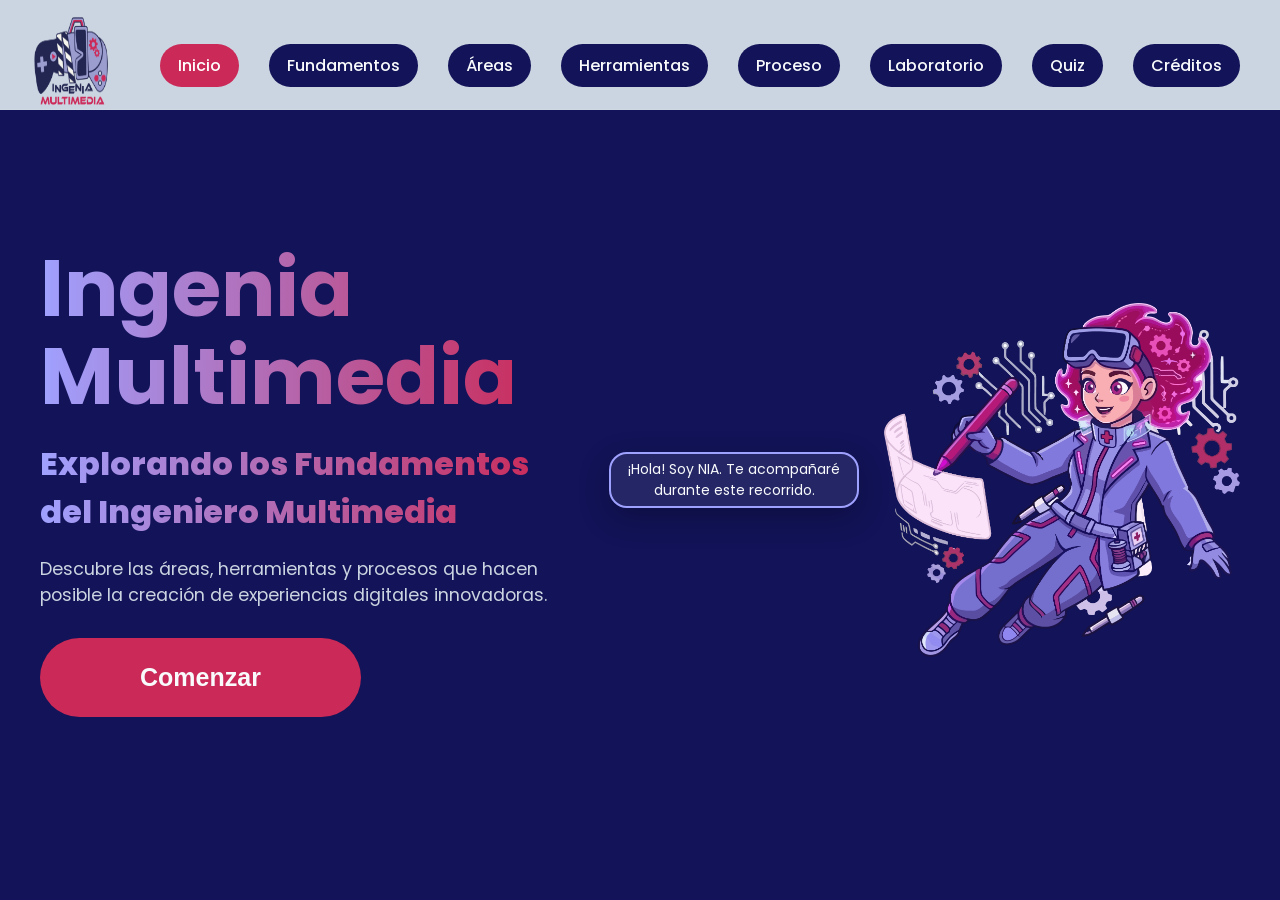
==== index.html @ 840941a8 "Estructura inicial de Ingenia Multimedia" ====
<!DOCTYPE html>
<html lang="es">

<head>
    <meta charset="UTF-8">
    <meta name="viewport" content="width=device-width, initial-scale=1.0">
    <link rel="icon" href="elementos/iconos/LogoIngMul.png" type="image/x-icon">

    <title>Ingenia Multimedia</title>

    <!-- Google Fonts -->
    <link href="https://fonts.googleapis.com/css2?family=Poppins:wght@300;400;500;600;700;800&display=swap"
        rel="stylesheet">

    <!-- CSS -->
    <link rel="stylesheet" href="css/estilos.css">
</head>

<body>

    <!-- ========================= -->
    <!-- ENCABEZADO / NAVBAR -->
    <!-- ========================= -->

    <header class="header">

        <nav class="navbar">

            <div class="logo">
                <img src="elementos/iconos/LogoIngMul.png" alt="Logo Ingenia Multimedia">
            </div>

            <ul class="nav-links">
                <li><a href="index.html">Inicio</a></li>
                <li><a href="../Estructura/fundamentos.html">Fundamentos</a></li>
                <li><a href="../Estructura/areas.html">Áreas</a></li>
                <li><a href="../Estructura/herramientas.html">Herramientas</a></li>
                <li><a href="../Estructura/proceso.html">Proceso</a></li>
                <li><a href="../Estructura/laboratorio.html">Laboratorio</a></li>
                <li><a href="../Estructura/quiz.html">Quiz</a></li>
                <li><a href="Estructura/creditos.html">Créditos</a></li>
            </ul>

        </nav>

    </header>
    <!-- ========================= -->
    <!-- 01. INICIO -->
    <!-- ========================= -->

    <section id="inicio" class="section hero">

        <div class="hero-content">

            <div class="hero-text">

                <h1>Ingenia Multimedia</h1>

                <h2>
                    Explorando los Fundamentos
                    del Ingeniero Multimedia
                </h2>

                <p>
                    Descubre las áreas, herramientas y procesos que hacen
                    posible la creación de experiencias digitales innovadoras.
                </p>

                <button class="btn-primary">
                    Comenzar
                </button>

            </div>

            <div class="hero-avatar">

                <div class="avatar-placeholder-inicio">
                    <img src="elementos/avatar/NIA.png" alt="Avatar NIA">
                </div>

                <div class="nia-message">
                    <p>
                        Hola, soy NIA. Te acompañaré durante este recorrido.
                    </p>
                </div>

            </div>

        </div>

    </section>

    <!-- JS -->
    <script src="js/funcion.js"></script>


</body>

</html>
---- css/estilos.css ----
/* =========================
VARIABLES
========================= */

:root {
--primary: #121358;
--secondary: rgb(159, 161, 255);
--accent: #CB2957;
--white: #F8FAFC;
--gray: #CBD5E1;


--radius: 18px;
--shadow: 0 10px 30px rgba(0, 0, 0, .25);


}

/* =========================
RESET
========================= */

*{
margin:0;
padding:0;
box-sizing:border-box;
}

html{
scroll-behavior:smooth;
}

body{
font-family:'Poppins',sans-serif;
background:var(--primary);
color:var(--white);
overflow-x:hidden;
}

img{
max-width:100%;
border-radius:var(--radius);
}

a{
text-decoration:none;
}

ul{
list-style:none;
}

/* =========================
SCROLLBAR
========================= */

::-webkit-scrollbar{
width:10px;
}

::-webkit-scrollbar-track{
background:#0c0d42;
}

::-webkit-scrollbar-thumb{
background:var(--accent);
border-radius:50px;
}

/* =========================
HEADER
========================= */

.header{
    height: 110px;
position:fixed;
top:0;
left:0;
width:100%;
z-index:1000;
background:#CBD5E1;
backdrop-filter:blur(10px);
border-bottom:1px solid rgba(255,255,255,.08);
}


.navbar{
max-width:1400px;
margin:auto;
display:flex;
justify-content:flex-start;
align-items:center;
gap:60px;
padding:20px 40px;


}

.logo{
display:flex;
align-items:center;
gap:12px;
}

.logo img{
height:90px;
width:auto;
transform:scale(1.3);
transition:.3s ease;
}

.logo h2{
color:var(--secondary);
font-weight:800;
}

.nav-links{
display:flex;
gap:30px;
}

.nav-links a{




color:var(--white);
background: var(--primary);
padding:10px 18px;
border-radius:50px;
transition:.3s;
font-weight:500;
}

.nav-links a:hover,
.nav-links a.active{
background:var(--accent);
color:var(--primary);
transform:translateY(-2px);
background:var(--accent);
color:white;
}

.visible{
opacity:1 !important;
transform:translateY(0) !important;
}





/* =========================
SECCIONES
========================= */

.section{
min-height:100vh;


max-width:1400px;
margin:auto;

padding:140px 40px 80px;

.textherra{
    text-align: center;
}

}
.section h1{
    text-align:justify;
    margin-bottom:20px;
    background:linear-gradient(
    90deg,
    var(--secondary),
    var(--accent));
-webkit-background-clip: text;
  background-clip: text;
  -webkit-text-fill-color: transparent;
  color: transparent;
}

.section h2{
text-align:center;
margin-bottom:30px;


font-size:3rem;
font-weight:800;

background:linear-gradient(
    90deg,
    var(--secondary),
    var(--accent)
);

-webkit-background-clip:text;
-webkit-text-fill-color:transparent;


}


.areas-layout{

    display:grid;
    grid-template-columns:350px 1fr;
    gap:40px;

    align-items:start;
}

.areas-menu .card{
    width:170px;
    padding: 15px;
    min-height: 120px;
}

.icons-area{
    width:30px;
    height:30px;
    object-fit:contain;
    margin-bottom:10px;
}

.areas-menu{

    display:grid;
    grid-template-columns:1fr 1fr;
    /* flex-direction:column; */
    gap:15px;
}

.area-info{

    background:rgba(255,255,255,.08);

    border-radius:20px;

    padding:30px;

    text-align:center;
}

.area-info img{

    width:100%;
    max-height:350px;

    object-fit:cover;

    border-radius:15px;

    margin-bottom:20px;
}

.area-info video{

    width:100%;
    max-height:350px;
    object-fit:cover;
    border-radius:15px;
    margin-bottom:20px;
}

.area-info h3{

    font-size:2rem;

    color:var(--secondary);

    margin-bottom:15px;
}

.area-info p{

    line-height:1.8;
}

.area-tools{

    margin-top:25px;
}

.area-tools h4{

    color:var(--accent);

    margin-bottom:10px;
}

/* =========================
HERO
========================= */

.hero{
display:flex;
align-items:center;
}

.hero-content{
width:100%;


display:grid;
grid-template-columns:1fr 1fr;
gap:60px;
align-items:center;


}

.hero-text h1{


font-size:5rem;
line-height:1.1;
margin-bottom:20px;

background:linear-gradient(
    90deg,
    var(--secondary),
    var(--accent)
);

-webkit-background-clip:text;
-webkit-text-fill-color:transparent;


}

.hero-text h2{
text-align:left;
margin-bottom:20px;
font-size:2rem;
}

.hero-text p{
color:var(--gray);
font-size:1.1rem;
margin-bottom:30px;
max-width:600px;
}

.btn-primary{


background:var(--accent);
color:var(--white);

border:none;
border-radius:50px;

padding:25px 100px;

cursor:pointer;

font-size:25px;
font-weight:700;

transition:.3s;


}

.btn-primary:hover{
transform:translateY(-3px);
box-shadow:var(--shadow);
}

.hero-avatar{
display:flex;
flex-direction:row-reverse;
align-items:center;
justify-content:flex-start;
gap:25px;

}

.avatar-placeholder-inicio{
width:500px;
height: 500px;
/* overflow:hidden; */
border-radius:50%;
cursor: pointer;
display:flex;
justify-content:center;
align-items:center;
font-size:3rem;
font-weight:800;
/* background:linear-gradient(
    135deg,
    var(--secondary),
    var(--accent)
); */
animation:float 4s ease-in-out infinite;
}

.avatar-placeholder{
width:110px;
height: 110px;
/* overflow:hidden; */
border-radius:50%;
cursor: pointer;
display:flex;
justify-content:center;
align-items:center;
font-size:3rem;
font-weight:800;
/* background:linear-gradient(
    135deg,
    var(--secondary),
    var(--accent)
); */
animation:float 4s ease-in-out infinite;
}

.avatar-placeholder img{
    width:100%;
    height:100%;
    object-fit:contain;   
}

.nia-message{
font-size: 14px;
background:rgba(255,255,255,.08);
border:2px solid var(--secondary);
padding:5px;
border-radius:var(--radius);
max-width:250px;
text-align:center;
box-shadow:var(--shadow);
}

/* =========================
CONTENIDO GENERAL
========================= */

.content-container{
display:grid;
grid-template-columns:1fr 1fr;
gap:40px;
align-items:center;
}

.image-placeholder{
    width:100%;
    max-width: 700px;

    border-radius:10px;
    box-shadow:var(--shadow);
}

.text-content h3{
    font-size:2rem;
    margin-bottom:20px;
    color:var(--secondary);
}


.video-placeholder{


min-height:350px;

border-radius:var(--radius);

display:flex;
justify-content:center;
align-items:center;

background:rgba(255,255,255,.08);

border:1px solid rgba(255,255,255,.1);


}

.text-content{
font-size:1.1rem;
line-height:1.8;
}


/* Boton Fundamentos */
.audio-btn{
margin-top:20px;
background:var(--secondary);
color:var(--primary);
border:none;
padding:15px 25px;
border-radius:50px;
cursor:pointer;
}

.audio-btn:hover{
background:var(--accent);
color:var(--secondary);
transform:translateY(-2px);
}

.voice-wave{
    display:flex;
    justify-content:center;
    align-items:center;
    gap:4px;
    height:40px;
    /* opacity: 0; */
}

.voice-wave span{
    /* opacity:1; */
    display:block;
    width:8px;
    height:15px;
    background:#CB2957;
    border-radius:20px;
    /* animation:wave 1s infinite ease-in-out; */
}

.voice-wave.active span{
    animation:wave 1s infinite ease-in-out;
}

@keyframes wave{

    0%,100%{
        height:10px;
    }

    50%{
        height:35px;
    }

}

/* .voice-wave span:nth-child(2){
    animation-delay:.1s;
}

.voice-wave span:nth-child(3){
    animation-delay:.2s;
}

.voice-wave span:nth-child(4){
    animation-delay:.3s;
}

.voice-wave span:nth-child(5){
    animation-delay:.4s;
}

@keyframes wave{

    0%,100%{
        height:10px;
    }

    50%{
        height:35px;
    }

} */

/* .avatarindex{
    width: 500px;
    height: 500px;
} */

.nia-avatar.speaking{
    animation:pulse 1s infinite;
}

.nia-fixed{
    position:fixed;
    bottom: 20px;
    right: 20px;
    z-index: 9999;
    display: flex;
    align-items: center;
    gap: 15px;
    flex-direction: column-reverse;
}



@keyframes pulse{

    0%{
        box-shadow:0 0 0 0 rgba(203,41,87,.7);
    }

    100%{
        box-shadow:0 0 0 30px rgba(203,41,87,0);
    }

}

/* =========================
CARDS
========================= */

.cards-container,
.tools-container,
.gallery{


display:grid;

grid-template-columns:
repeat(auto-fit,minmax(220px,1fr));

gap:25px;

margin-bottom:40px;


}
.card{
    width:200px;
    background:rgba(255,255,255,.08);
border:1px solid rgba(255,255,255,.1);
border-radius:var(--radius);
padding:30px;
text-align:center;
transition:.3s;
cursor:pointer;
}

.tool-card,

.gallery-card{
background:rgba(255,255,255,.08);
border:1px solid rgba(255,255,255,.1);
border-radius:var(--radius);
padding:30px;
text-align:center;
transition:.3s;
cursor:pointer;


}

.icon-herramientas{
    animation: floatIcon 2s ease-in-out infinite ;
}
@keyframes floatIcon{
    0%{
        transform: translateY(0);
    }

    50%{
        transform: translateY(-8px);
    }

    100%{
        transform: translateY(0);
    }
}

.carousel-section{
    width:100%;
    overflow:hidden;
    
}

.carousel-track{
display:flex;
gap:30px;
width:max-content;
animation:scrollTools 15s linear infinite;
}

.tool-card{
    min-width:200px;
    height:250px;
    display:flex;
    flex-direction:column;
    justify-content:center;
    align-items:center;
    background:rgba(255,255,255,.08);
    border-radius:var(--radius);
    padding:20px;
}

.card img{
    width:100px;
    height:100px;
    object-fit:contain;
    margin-bottom:5px;
    transition:.4s;
}

.card:hover img{
    transform:
    scale(1.1)
    rotate(5deg);

}

.tool-card img{
    width:150px;
    height:150px;
    object-fit:contain;
}

@keyframes scrollTools{
    from{
        transform: translateX(0);
    }
    to{
        transform: translateX(-50%);
    }
}

.carousel-track:hover{
    animation-play-state:paused;
}

.card:hover,
.tool-card:hover,
.gallery-card:hover{


transform:translateY(-8px);

border-color:var(--secondary);

box-shadow:var(--shadow);


}

.info-panel{


background:rgba(255,255,255,.08);

padding:30px;

border-radius:var(--radius);

text-align:center;


}

/* =========================
TIMELINE
========================= */

.timeline{


display:flex;
justify-content:center;
gap:20px;

flex-wrap:wrap;

margin-bottom:50px;


}

.timeline-item{


background:var(--secondary);

color:var(--primary);

padding:20px 30px;

border-radius:50px;

font-weight:600;

cursor:pointer;

transition:.3s;


}

.timeline-item:hover{
background:var(--accent);
color:white;
}

/* =========================
QUIZ
========================= */

.quiz-container{


max-width:800px;
margin:auto;

background:rgba(255,255,255,.08);

padding:40px;

border-radius:var(--radius);


}

.quiz-container h3{
margin-bottom:20px;
}

.quiz-container p{
margin-bottom:20px;
}

.quiz-container form{


display:flex;
flex-direction:column;
gap:15px;

margin-bottom:30px;


}

.quiz-container label{


background:rgba(255,255,255,.05);

padding:15px;

border-radius:12px;

cursor:pointer;


}

.quiz-result{


margin-top:25px;

text-align:center;
font-weight:600;


}

/* =========================
CREDITOS
========================= */

.credits-container{


max-width:900px;
margin:auto;

text-align:center;

background:rgba(255,255,255,.08);

padding:50px;

border-radius:var(--radius);


}

.logo-placeholder{


width:180px;
height:180px;

margin:0 auto 30px;

border-radius:50%;

display:flex;
justify-content:center;
align-items:center;

background:linear-gradient(
    135deg,
    var(--secondary),
    var(--accent)
);

font-weight:700;


}

.credits-container p{
margin:15px 0;
}

/* =========================
ANIMACIONES
========================= */

@keyframes float{


0%{
    transform:translateY(0);
}

50%{
    transform:translateY(-15px);
}

100%{
    transform:translateY(0);
}


}



/* =========================
RESPONSIVE
========================= */

@media(max-width:992px){


.hero-content,
.content-container{

    grid-template-columns:1fr;
}

.hero-text{
    text-align:center;
}


.hero-text h2{
    text-align:center;
}


}

@media(max-width:768px){


.navbar{
    flex-direction:column;
    gap:20px;
}

.nav-links{
    flex-wrap:wrap;
    justify-content:center;
}

.hero-text h1{
    font-size:3rem;
}

.section h2{
    font-size:2.2rem;
}


}
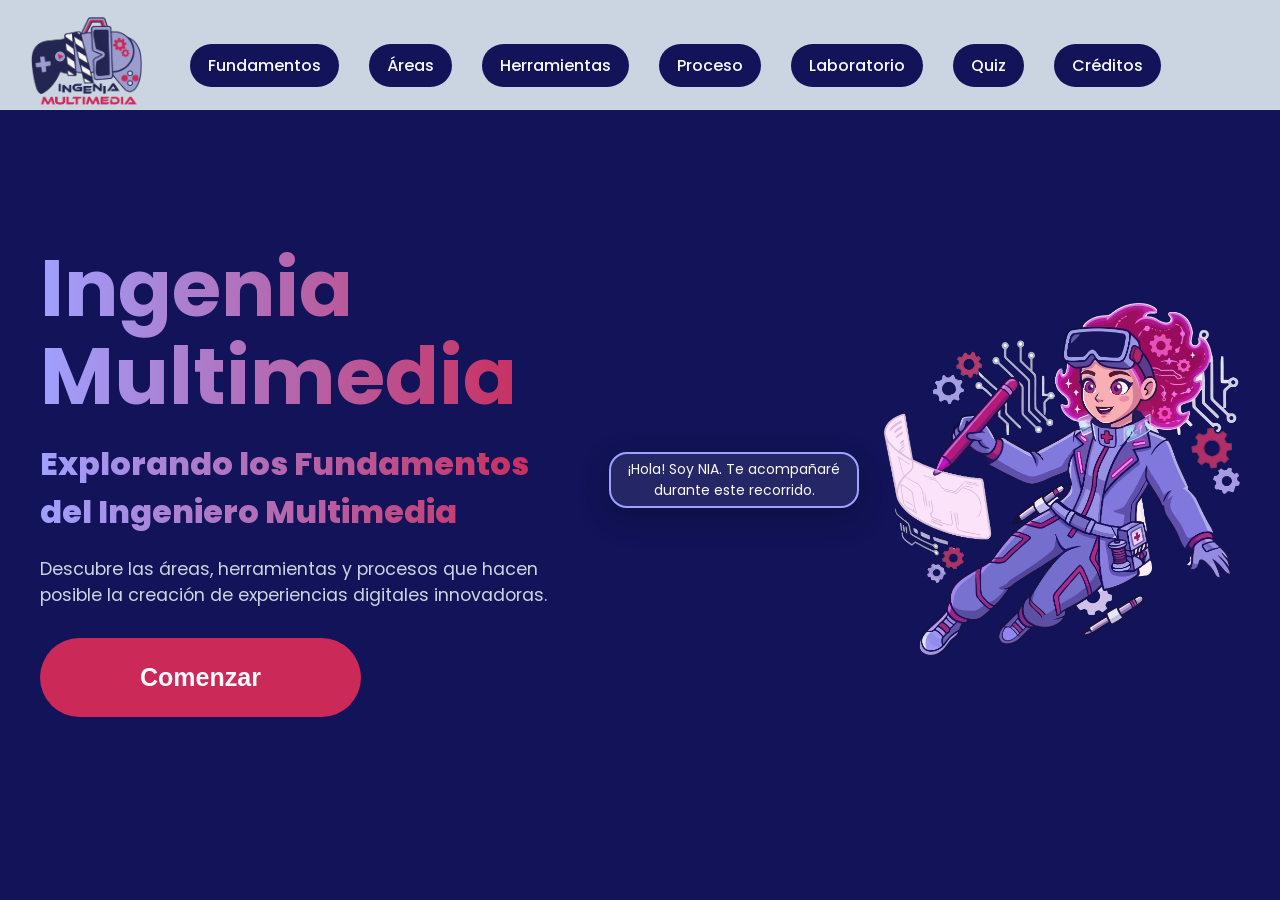
==== commit 5926eaac: "Correcion de rutas 1" ====
--- a/index.html
+++ b/index.html
@@ -31,14 +31,14 @@
             </div>
 
             <ul class="nav-links">
-                <li><a href="index.html">Inicio</a></li>
-                <li><a href="../Estructura/fundamentos.html">Fundamentos</a></li>
-                <li><a href="../Estructura/areas.html">Áreas</a></li>
-                <li><a href="../Estructura/herramientas.html">Herramientas</a></li>
+                <!-- <li><a href="../index.html">Inicio</a></li> -->
+                <li><a href="Estructura/fundamentos.html">Fundamentos</a></li>
+                <li><a href="Estructura/areas.html">Áreas</a></li>
+                <li><a href="Estructura/herramientas.html">Herramientas</a></li>
                 <li><a href="../Estructura/proceso.html">Proceso</a></li>
                 <li><a href="../Estructura/laboratorio.html">Laboratorio</a></li>
                 <li><a href="../Estructura/quiz.html">Quiz</a></li>
-                <li><a href="Estructura/creditos.html">Créditos</a></li>
+                <li><a href="../Estructura/creditos.html">Créditos</a></li>
             </ul>
 
         </nav>
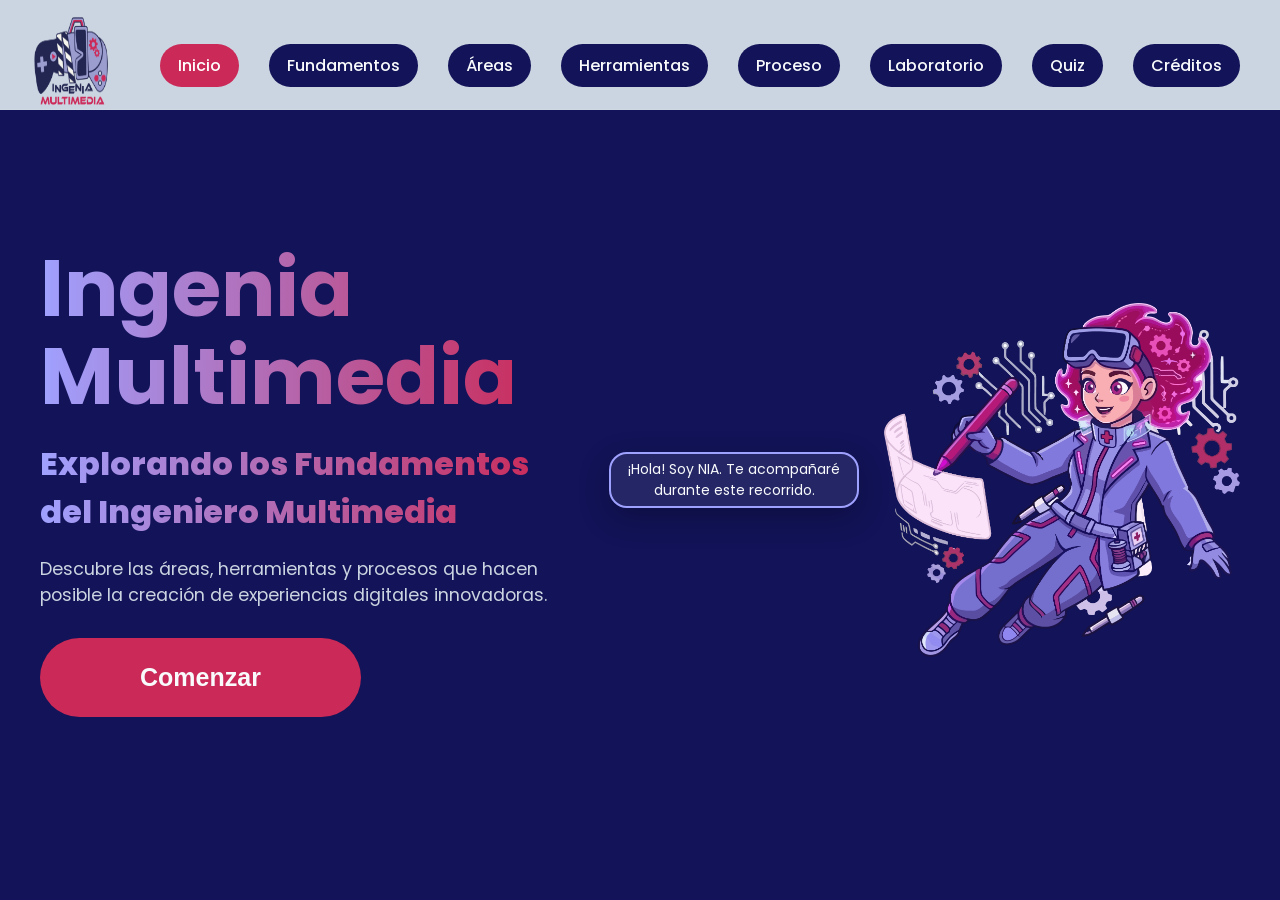
==== commit b6d3f34c: "Correcion de rutas 2" ====
--- a/index.html
+++ b/index.html
@@ -31,14 +31,14 @@
             </div>
 
             <ul class="nav-links">
-                <!-- <li><a href="../index.html">Inicio</a></li> -->
+                <li><a href="../index.html">Inicio</a></li> 
                 <li><a href="Estructura/fundamentos.html">Fundamentos</a></li>
                 <li><a href="Estructura/areas.html">Áreas</a></li>
                 <li><a href="Estructura/herramientas.html">Herramientas</a></li>
-                <li><a href="../Estructura/proceso.html">Proceso</a></li>
-                <li><a href="../Estructura/laboratorio.html">Laboratorio</a></li>
-                <li><a href="../Estructura/quiz.html">Quiz</a></li>
-                <li><a href="../Estructura/creditos.html">Créditos</a></li>
+                <li><a href="Estructura/proceso.html">Proceso</a></li>
+                <li><a href="Estructura/laboratorio.html">Laboratorio</a></li>
+                <li><a href="Estructura/quiz.html">Quiz</a></li>
+                <li><a href="Estructura/creditos.html">Créditos</a></li>
             </ul>
 
         </nav>
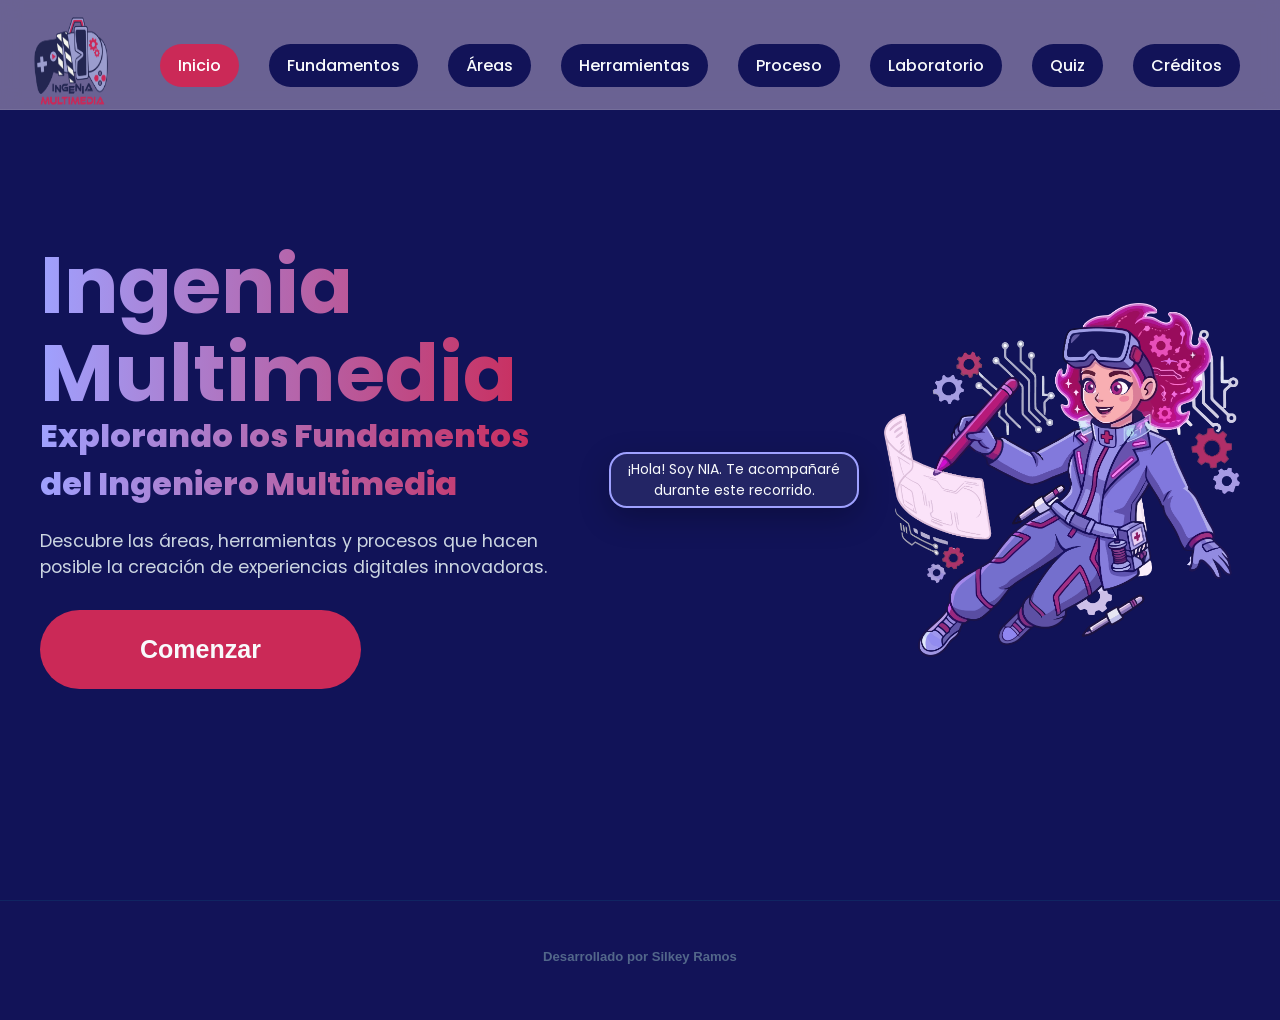
==== commit a44132fb: "Ajustes añadidos, fondo, navbar" ====
--- a/index.html
+++ b/index.html
@@ -17,6 +17,12 @@
 </head>
 
 <body>
+    <div class="contenedor-video">
+  <div class="capa-overlay"></div>
+  <video autoplay muted loop playsinline class="video-bg">
+    <source src="elementos/videos/fondo.mp4" type="video/mp4">
+  </video>
+</div>
 
     <!-- ========================= -->
     <!-- ENCABEZADO / NAVBAR -->
@@ -90,9 +96,12 @@
 
     </section>
 
+    <footer class="site-foot">
+        <p data-i18n="footer.note">Desarrollado por Silkey Ramos</p>
+    </footer>
+
     <!-- JS -->
     <script src="js/funcion.js"></script>
-
 
 </body>
 
--- a/css/estilos.css
+++ b/css/estilos.css
@@ -1,3 +1,31 @@
+/* FONDO PARTICULAS */
+.contenedor-video {
+  position: fixed;
+  top: 0;
+  left: 0;
+  width: 100vw;
+  height: 100vh;
+  z-index: -1; /* Se mantiene detrás de todo tu contenido */
+  overflow: hidden;
+}
+
+.video-bg {
+  width: 100%;
+  height: 100%;
+  object-fit: cover; /* Hace que el video cubra toda la pantalla sin deformarse */
+}
+
+.capa-overlay {
+  position: absolute;
+  top: 0;
+  left: 0;
+  width: 100%;
+  height: 100%;
+  /* Capa oscura semitransparente usando tu color --primary */
+  background: rgba(18, 19, 88, 0.65); 
+  z-index: 1; /* Se posiciona justo encima del video */
+}
+
 /* =========================
 VARIABLES
 ========================= */
@@ -78,7 +106,7 @@
 left:0;
 width:100%;
 z-index:1000;
-background:#CBD5E1;
+background:lch(84.05% 14.07 324.96 / 0.43);
 backdrop-filter:blur(10px);
 border-bottom:1px solid rgba(255,255,255,.08);
 }
@@ -155,16 +183,18 @@
 ========================= */
 
 .section{
+scroll-margin-top:220px ;
 min-height:100vh;
-
-
 max-width:1400px;
 margin:auto;
-
 padding:140px 40px 80px;
-
 .textherra{
     text-align: center;
+}
+.intro-lab {
+    margin-bottom: 10px;
+    text-align: center;
+    
 }
 
 }
@@ -182,23 +212,18 @@
 }
 
 .section h2{
+    margin-top: -25px;
 text-align:center;
-margin-bottom:30px;
-
-
+margin-bottom:10px;
 font-size:3rem;
 font-weight:800;
-
 background:linear-gradient(
     90deg,
     var(--secondary),
     var(--accent)
 );
-
 -webkit-background-clip:text;
 -webkit-text-fill-color:transparent;
-
-
 }
 
 
@@ -330,6 +355,8 @@
 
 }
 
+
+
 .hero-text h2{
 text-align:left;
 margin-bottom:20px;
@@ -345,20 +372,15 @@
 
 .btn-primary{
 
-
+margin-bottom: 30px;
 background:var(--accent);
 color:var(--white);
-
 border:none;
 border-radius:50px;
-
 padding:25px 100px;
-
 cursor:pointer;
-
 font-size:25px;
 font-weight:700;
-
 transition:.3s;
 
 
@@ -481,7 +503,24 @@
 font-size:1.1rem;
 line-height:1.8;
 }
-
+/* FUNDAMENTOS */
+
+@keyframes mover-y-brillar-silueta {
+  0% {
+    transform: translateX(0);
+    filter: drop-shadow(0 0 5px #0ee0cb69); /* Brillo dorado suave */
+  }
+  100% {
+    transform: translateX(30px);
+    filter: drop-shadow(0 0 20px #CB2957); /* Brillo dorado intenso */
+  }
+}
+
+.imgfundamentos{
+ animation: mover-y-brillar-silueta 1s ease-in-out infinite alternate;
+max-width:100%;
+border-radius:var(--radius);
+}
 
 /* Boton Fundamentos */
 .audio-btn{
@@ -924,8 +963,713 @@
 
 
 }
-
-
+.titulolaboratorio{
+    margin-top: 18px;
+    text-align: center;
+    font-size: 3rem;
+    font-weight: 800;
+    background: linear-gradient(90deg, var(--secondary), var(--accent));
+    -webkit-background-clip: text;
+    -webkit-text-fill-color: transparent;
+}
+
+/* SECCION 2 LABORATORIO */
+
+.construccion-proyecto{
+    padding-top: 90px;
+}
+
+.multimedia-accion{
+    padding-top: 90px;
+}
+
+.perfil-multimedia{
+    padding-top: 115px;
+}
+
+.preparacion-quiz{
+    padding-top: 110px;
+}
+
+.titulosecdos{
+    margin-top: 10px;
+    text-align: center;
+}
+
+.construccion-proyecto{
+    margin-top:5px;
+}
+
+.intro-construccion{
+    text-align:center;
+    margin-bottom:30px;
+    color:var(--gray);
+}
+
+.tecnologias-container{
+    display:flex;
+    justify-content:center;
+    gap:25px;
+    flex-wrap:wrap;
+    margin-bottom:30px;
+}
+
+.tech-card{
+
+    width:220px;
+
+    background:rgba(255,255,255,.08);
+
+    border:1px solid rgba(255,255,255,.1);
+
+    border-radius:var(--radius);
+
+    padding:25px;
+
+    text-align:center;
+
+    cursor:pointer;
+
+    transition:.3s;
+
+    font-size:1.2rem;
+    font-weight:600;
+}
+
+.tech-card:hover{
+    transform:translateY(-8px);
+    border-color:var(--secondary);
+}
+
+.tech-info{
+
+    max-width:900px;
+
+    margin:auto;
+
+    background:rgba(255,255,255,.08);
+
+    padding:30px;
+
+    border-radius:var(--radius);
+
+    text-align:center;
+}
+
+.tech-info h3{
+    color:var(--secondary);
+    margin-bottom:15px;
+}
+
+/* SECCION 3 LABORATORIO*/
+
+/* .section-laboratorio{
+    padding-top: 80px;
+} */
+.multimedia-accion{
+    margin-top:80px;
+}
+
+.multimedia-botones{
+    display:flex;
+    justify-content:center;
+    gap:20px;
+    flex-wrap:wrap;
+    margin:30px 0;
+}
+
+.multimedia-botones button{
+
+    background:var(--accent);
+
+    color:white;
+
+    border:none;
+
+    padding:15px 25px;
+
+    border-radius:50px;
+
+    cursor:pointer;
+
+    font-weight:600;
+
+    transition:.3s;
+}
+
+.multimedia-botones button:hover{
+
+    transform:translateY(-5px);
+
+    background:var(--secondary);
+    color:var(--primary);
+}
+
+.multimedia-panel{
+    max-width:900px;
+    margin:auto;
+    padding:30px;
+    background:rgba(255,255,255,.08);
+    border-radius:var(--radius);
+    text-align:center;
+}
+
+.multimedia-panel img{
+    max-width:350px;
+    border-radius:15px;
+}
+
+.multimedia-panel video{
+    width:100%;
+    max-width:700px;
+    border-radius:15px;
+}
+
+.demo-animacion{
+    width:120px;
+    height:120px;
+    margin:auto;
+    border-radius:50%;
+    background:linear-gradient(
+        135deg,
+        var(--secondary),
+        var(--accent)
+    );
+
+    animation:girar 3s linear infinite;
+}
+
+@keyframes girar{
+
+    from{
+        transform:rotate(0deg);
+    }
+
+    to{
+        transform:rotate(360deg);
+    }
+}
+
+/* =========================
+ECUALIZADOR MULTIMEDIA
+========================= */
+
+.equalizer{
+
+    display:flex;
+    justify-content:center;
+    align-items:flex-end;
+
+    gap:8px;
+
+    height:140px;
+
+    margin:30px 0;
+}
+
+.equalizer span{
+    box-shadow: 
+    0 0 10px rgba(203,41,87,.5),
+    0 0 20px rgba(159,161,255,.4),;
+    width:12px;
+    height:20px;
+    border-radius:20px;
+    background:linear-gradient(
+        to top,
+        var(--accent),
+        var(--secondary)
+    );
+    animation:equalizer 1s infinite ease-in-out;
+}
+
+/* Diferentes velocidades */
+
+.equalizer span:nth-child(1){
+    animation-delay:0s;
+}
+
+.equalizer span:nth-child(2){
+    animation-delay:.2s;
+}
+
+.equalizer span:nth-child(3){
+    animation-delay:.4s;
+}
+
+.equalizer span:nth-child(4){
+    animation-delay:.1s;
+}
+
+.equalizer span:nth-child(5){
+    animation-delay:.5s;
+}
+
+.equalizer span:nth-child(6){
+    animation-delay:.3s;
+}
+
+.equalizer span:nth-child(7){
+    animation-delay:.6s;
+}
+
+.equalizer span:nth-child(8){
+    animation-delay:.2s;
+}
+
+@keyframes equalizer{
+
+    0%,100%{
+
+        height:20px;
+    }
+
+    50%{
+
+        height:120px;
+    }
+}
+
+/* SECCION 4 LABORATORIO */
+.perfil-multimedia{
+    margin-top:80px;
+}
+
+.perfilesimg{
+    display: none;
+    width: 300px;
+    height: 300px;
+    margin: -5px auto;
+    animation: float 7s ease-in-out infinite;
+}
+
+.perfil-opciones{
+    display:flex;
+    justify-content:center;
+    flex-wrap:wrap;
+    gap:20px;
+    margin:30px 0;
+}
+
+.perfil-opciones button{
+
+    background:var(--secondary);
+
+    color:var(--primary);
+
+    border:none;
+
+    padding:18px 25px;
+
+    border-radius:50px;
+
+    cursor:pointer;
+
+    font-weight:600;
+
+    transition:.3s;
+}
+
+.perfil-opciones button:hover{
+
+    background:var(--accent);
+
+    color:white;
+
+    transform:translateY(-5px);
+}
+
+.perfil-resultado{
+    max-width:900px;
+    margin:auto;
+    background:rgba(255,255,255,.08);
+    padding:30px;
+    border-radius:var(--radius);
+    text-align:center;
+}
+
+/* SECCION 5 LABORATORIO */
+/* =========================
+PREPARACIÓN QUIZ
+========================= */
+
+.preparacion-quiz{
+
+    margin-top:100px;
+
+    text-align:center;
+}
+
+.quiz-ready{
+
+    display:grid;
+
+    grid-template-columns:1fr 1fr;
+
+    gap:30px;
+
+    margin:40px 0;
+}
+
+.quiz-checklist,
+.quiz-message{
+
+    background:rgba(255,255,255,.08);
+
+    padding:30px;
+
+    border-radius:var(--radius);
+
+    border:1px solid rgba(255,255,255,.1);
+}
+
+.quiz-checklist ul{
+
+    margin-top:20px;
+
+    text-align:left;
+
+    line-height:2;
+}
+
+.quiz-message p{
+
+    margin-top:15px;
+
+    line-height:1.8;
+}
+
+@media(max-width:768px){
+
+    .quiz-ready{
+
+        grid-template-columns:1fr;
+    }
+
+}
+
+.lab-sidebar{
+
+    position:fixed;
+
+    left:20px;
+
+    top:50%;
+
+    transform:translateY(-50%);
+
+    display:flex;
+
+    flex-direction:column;
+
+    gap:15px;
+
+    padding:20px;
+
+    background:rgba(255,255,255,.08);
+
+    backdrop-filter:blur(10px);
+
+    border-radius:20px;
+
+    z-index:999;
+}
+
+.lab-sidebar a{
+
+    color:white;
+
+    padding:10px;
+
+    border-radius:12px;
+
+    transition:.3s;
+}
+
+.lab-sidebar a:hover{
+
+    background:var(--accent);
+}
+
+/* APARTADO QUIZ */
+.quiz-container{
+
+    text-align:center;
+    padding:50px;
+}
+
+.quiz-card{
+    margin-top: 20px;
+    padding-top: 30px;
+    max-width:700px;
+    background:#2A2674;
+    padding:30px;
+    border-radius:25px;
+    box-shadow:0 0 20px rgba(0,0,0,.3);
+}
+
+.tituloquiz{
+    margin-top: 60px;
+    text-align: center;
+    font-size: 3rem;
+    font-weight: 800;
+    background: linear-gradient(90deg, var(--secondary), var(--accent));
+    -webkit-background-clip: text;
+    -webkit-text-fill-color: transparent;
+}
+
+.barra-progreso{
+
+    width:100%;
+    height:10px;
+
+    background:#1A1666;
+
+    border-radius:20px;
+
+    overflow:hidden;
+
+    margin:20px 0;
+}
+
+#progreso{
+
+    width:20%;
+
+    height:100%;
+
+    background:#CB2957;
+
+    transition:.5s;
+}
+
+.opciones{
+
+    display:flex;
+    flex-direction:column;
+
+    gap:15px;
+
+    margin:25px 0;
+}
+
+.opcion{
+    padding:15px;
+    border:none;
+    border-radius:15px;
+    cursor:pointer;
+    font-size:1rem;
+    background:#1A1666;
+    color:white;
+    transition:.3s;
+}
+
+.opcion.seleccionada{
+
+    background:#CB2957;
+
+    border:2px solid white;
+
+    color:white;
+
+    transform:translateY(-3px);
+
+    box-shadow:0 0 20px rgba(203,41,87,.6);
+}
+
+.opcion:hover{
+
+    background:#CB2957;
+}
+
+#btnSiguiente{
+
+    padding:15px 30px;
+
+    border:none;
+
+    border-radius:15px;
+
+    cursor:pointer;
+
+    background:#CB2957;
+
+    color:white;
+
+    font-weight:bold;
+}
+
+.resultado-final{
+
+    margin-top:40px;
+
+    font-size:1.4rem;
+
+    font-weight:bold;
+}
+
+.ux-parent--wide .ux-content {
+    padding: 2.25rem 52% 0 1.75rem !important;
+}
+
+/* Content */
+.ux-content {
+    padding: 100px 3.75rem 0 1.85rem;
+    transform: translate3d(0, 0, 26px);
+    position: relative;
+    z-index: 3;
+}
+.ux-parent--violet {
+    --ux-grad: linear-gradient(145deg, #a855f7 0%, #6366f1 40%, #ec4899 100%);
+    --ux-title: #3b0764;
+    --ux-body: rgba(59, 7, 100, 0.85);
+    --ux-cta: #7c3aed;
+    --ux-orbit: rgba(216, 180, 254, 0.35);
+    --ux-fill: #5b21b6;
+}
+
+.ux-parent {
+    width: 100%;
+    max-width: 400px;
+    height: 300px;
+    margin-inline: auto;
+    perspective: 1000px;
+    perspective-origin: 50% 50%;
+    filter: drop-shadow(0 28px 50px rgba(0, 40, 30, 0.45));
+}
+
+.ux-card {
+    position: relative;
+    height: 100%;
+    border-radius: 50px;
+    background: var(--ux-grad);
+    transform-style: preserve-3d;
+    transition:
+        transform 0.55s cubic-bezier(0.22, 1, 0.36, 1),
+        box-shadow 0.55s ease;
+    box-shadow:
+        rgba(5, 71, 17, 0) 40px 50px 25px -40px,
+        rgba(5, 71, 17, 0.28) 0 25px 25px -5px;
+}
+
+.ux-parent:hover .ux-card {
+    transform: rotate3d(1, 1, 0, 28deg);
+    box-shadow:
+        rgba(5, 71, 17, 0.45) 28px 48px 28px -38px,
+        rgba(0, 255, 214, 0.12) 0 0 60px -10px,
+        rgba(5, 71, 17, 0.15) 0 25px 35px 0;
+}
+
+.ux-parent--void .ux-card {
+    box-shadow:
+        0 0 0 1px rgba(167, 139, 250, 0.2),
+        rgba(5, 71, 17, 0) 40px 50px 25px -40px,
+        rgba(0, 0, 0, 0.5) 0 25px 35px -5px;
+}
+
+/* Shape modifiers */
+.ux-parent--cut .ux-card {
+    border-radius: 36px;
+    clip-path: polygon(16px 0, calc(100% - 16px) 0, 100% 16px, 100% calc(100% - 16px), calc(100% - 16px) 100%, 16px 100%, 0 calc(100% - 16px), 0 16px);
+}
+
+.ux-parent--wide .ux-card {
+    border-radius: 44px;
+}
+
+.ux-card,
+    .ux-circle,
+    .ux-social-btn,
+    .ux-more,
+    .stage-track {
+        transition: none !important;
+    }
+
+.ux-parent:hover .ux-card {
+        transform: none;
+    }
+
+
+/* Reduced motion */
+@media (prefers-reduced-motion: reduce) {
+    html {
+        scroll-behavior: auto;
+    }
+    .section--reveal {
+        opacity: 1;
+        transform: none;
+        transition: none;
+    }
+    [data-hero-motion] .hero-blob,
+    [data-hero-motion] .hero-pill,
+    [data-hero-motion] .hero-ring,
+    [data-hero-motion] .hero-hex,
+    [data-hero-motion] .hero-slab {
+        transition: none;
+    }
+    .ux-card,
+    .ux-circle,
+    .ux-social-btn,
+    .ux-more,
+    .stage-track {
+        transition: none !important;
+    }
+    .ux-parent:hover .ux-card {
+        transform: none;
+    }
+    .ux-parent:hover .ux-circle:nth-child(2),
+    .ux-parent:hover .ux-circle:nth-child(3),
+    .ux-parent:hover .ux-circle:nth-child(4),
+    .ux-parent:hover .ux-circle:nth-child(5) {
+        transform: inherit;
+    }
+    .ux-parent:hover .ux-social-btn {
+        transform: none;
+    }
+}
+
+.ux-parent--wide .ux-logo .ux-circle:nth-child(1) {
+    width: 200px;
+    height: 200px;
+}
+
+/* Logo orbits */
+.ux-logo {
+    position: absolute;
+    inset-inline-end: 0;
+    top: 0;
+    transform-style: preserve-3d;
+    pointer-events: none;
+    z-index: 2;
+}
+
+.ux-parent--wide .ux-logo .ux-circle:nth-child(2) {
+    transform: translate3d(0, 0, 38px);
+}
+
+
+
+/* body {
+    margin: 0;
+    min-height: 100vh;
+    font-family: 'Plus Jakarta Sans', system-ui, sans-serif;
+    font-weight: 500;
+    color: #e8fff8;
+    line-height: 1.55;
+    background-color: var(--page-deep);
+    background-image: radial-gradient(ellipse 90% 60% at 10% -10%, rgba(0, 255, 214, 0.22), transparent 50%), radial-gradient(ellipse 70% 50% at 95% 10%, rgba(192, 132, 252, 0.2), transparent 45%), radial-gradient(ellipse 60% 40% at 50% 110%, rgba(8, 226, 96, 0.12), transparent 45%), linear-gradient(165deg, var(--page-deep) 0%, var(--page-mid) 45%, #061210 100%);
+    background-attachment: fixed;
+} */
+
+
+/* Footer */
+.site-foot {
+    text-align: center;
+    padding: 3rem 1rem 3.5rem;
+    font-size: 0.82rem;
+    font-weight: 600;
+    color: rgba(180, 230, 215, 0.4);
+    border-top: 1px solid rgba(0, 255, 214, 0.08);
+}
 
 /* =========================
 RESPONSIVE
